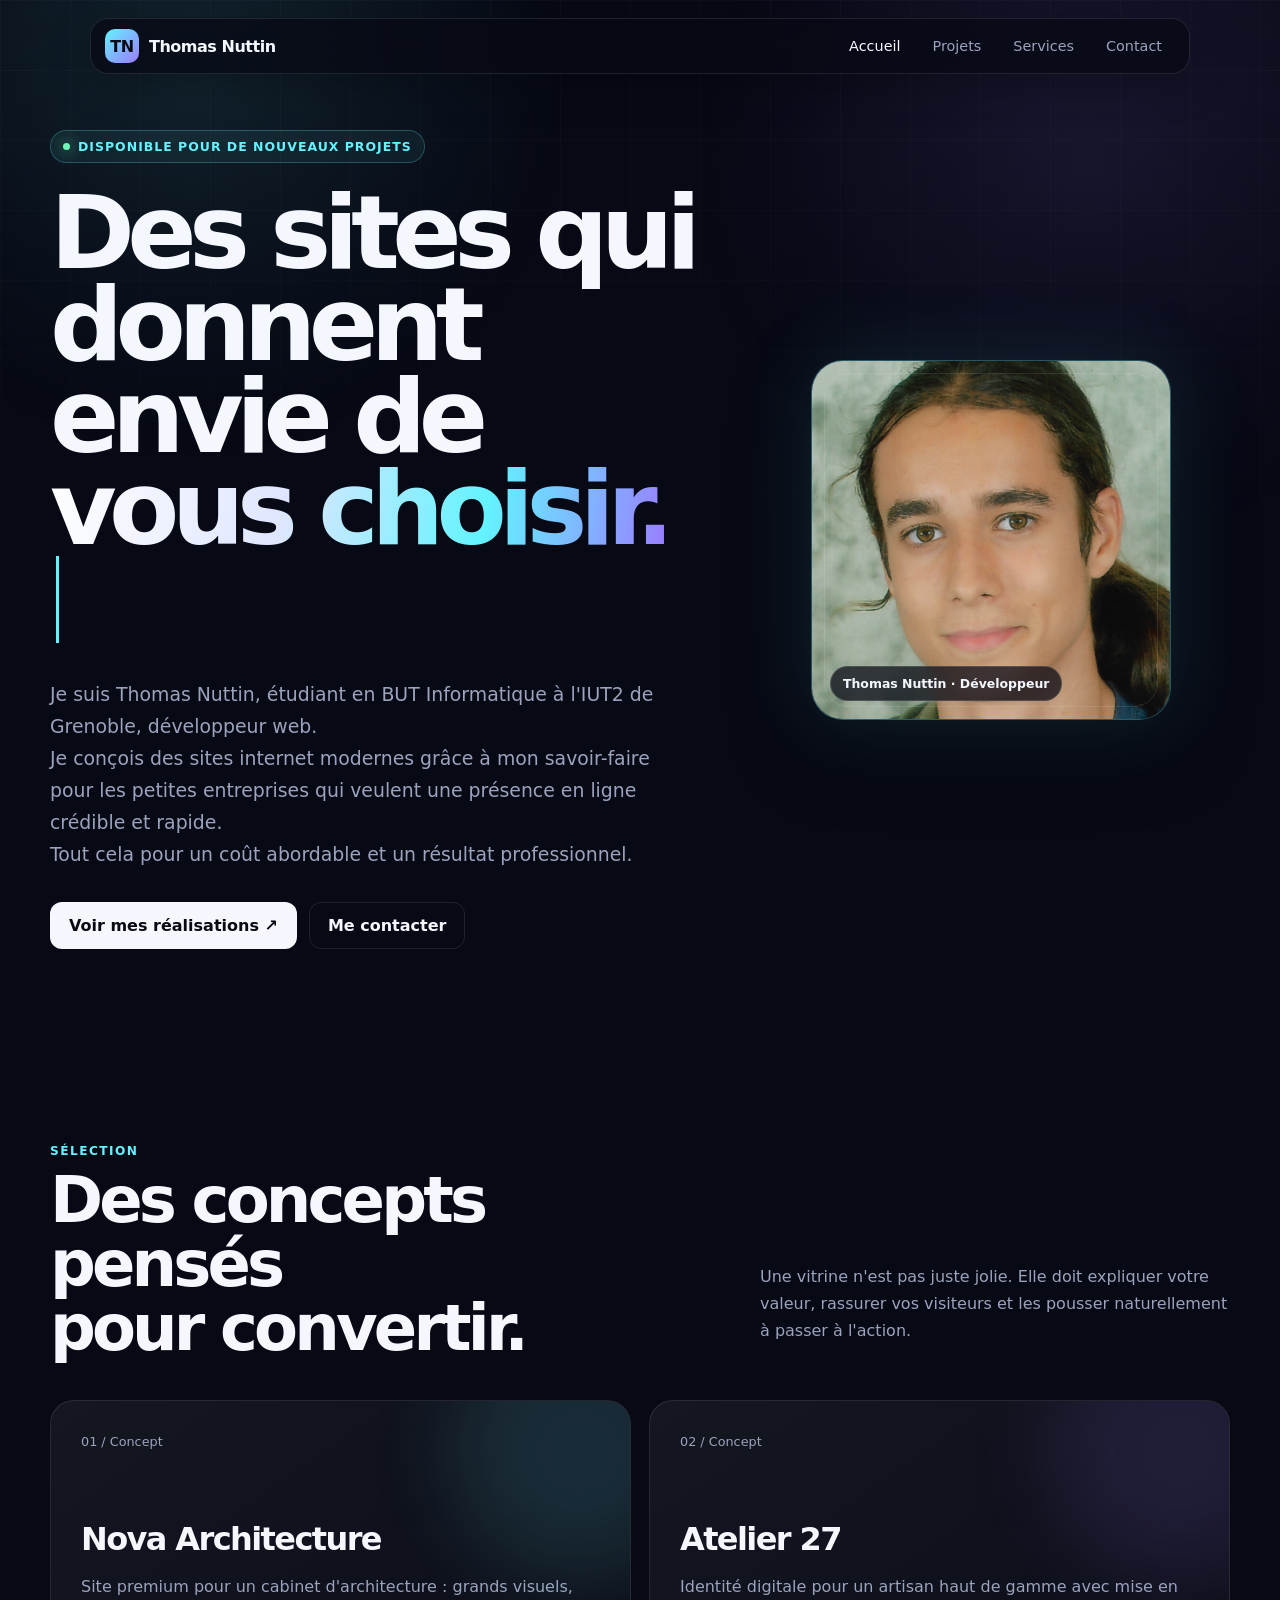
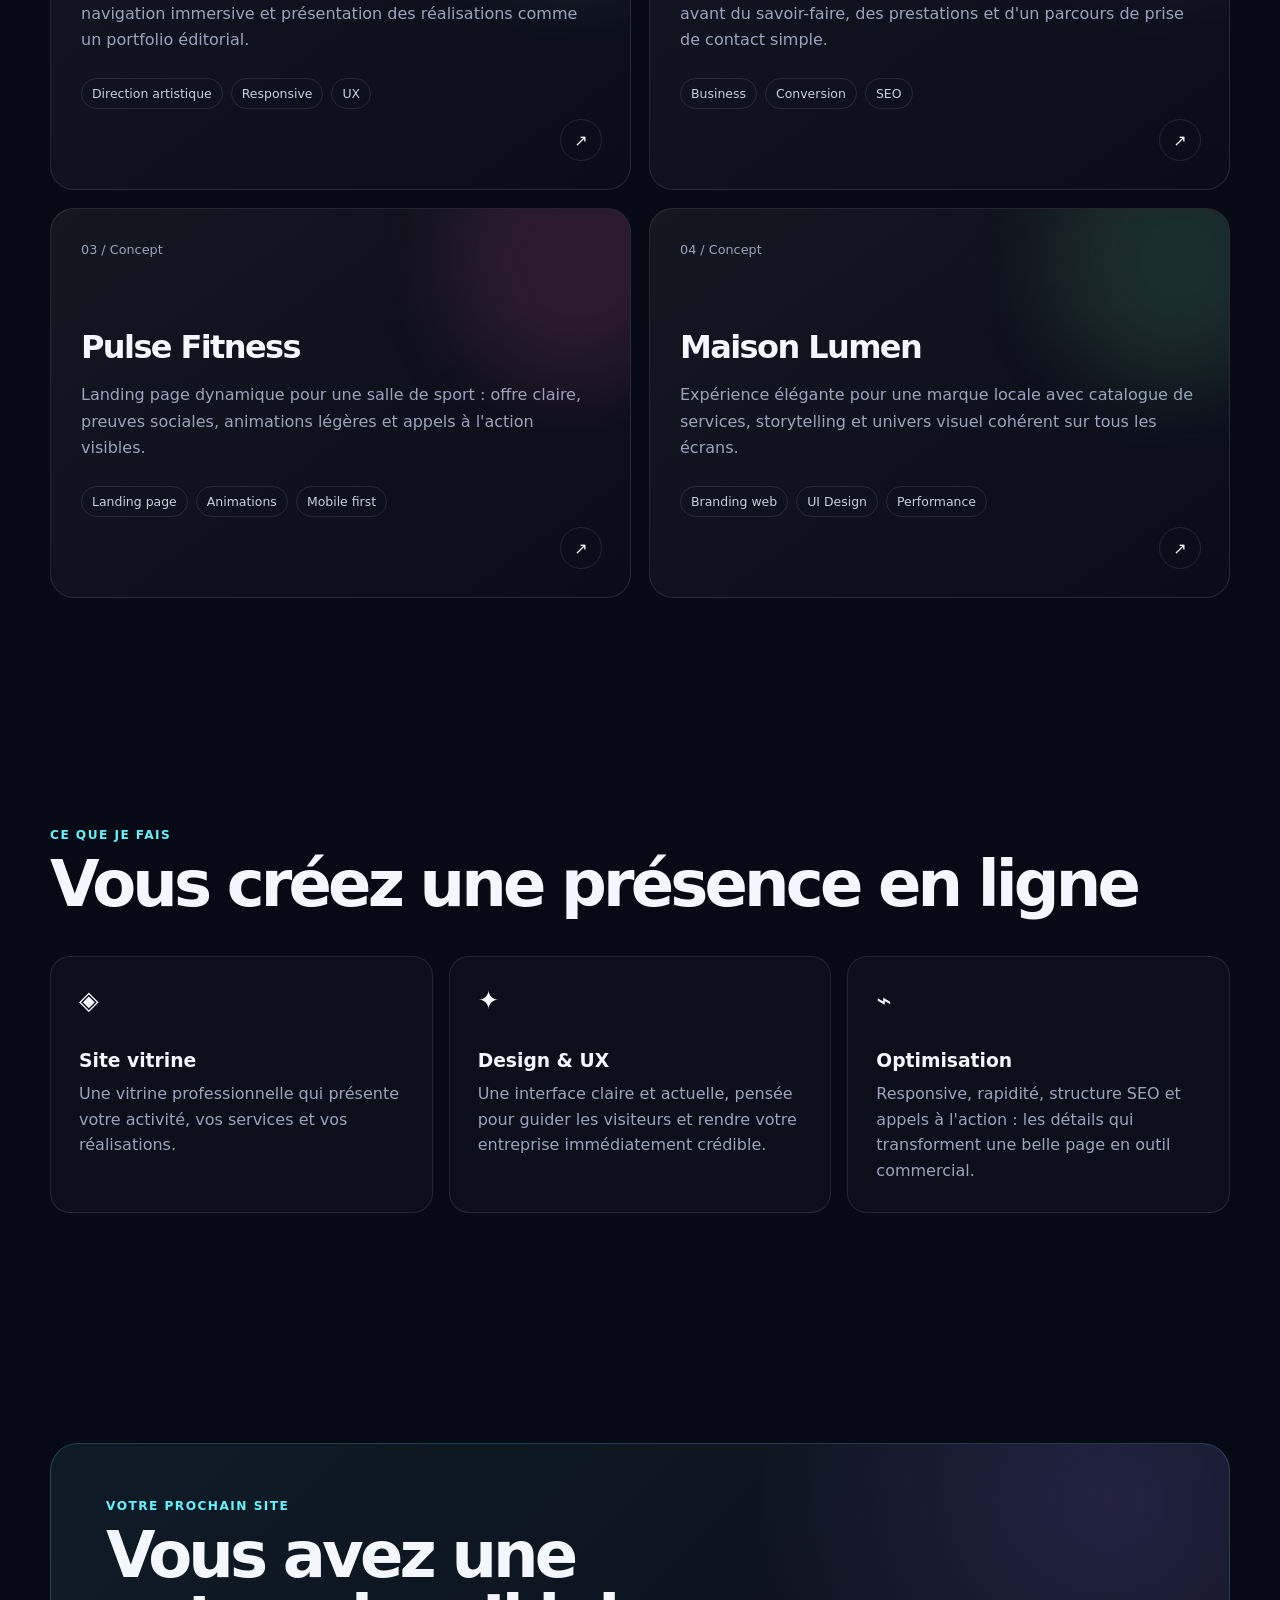
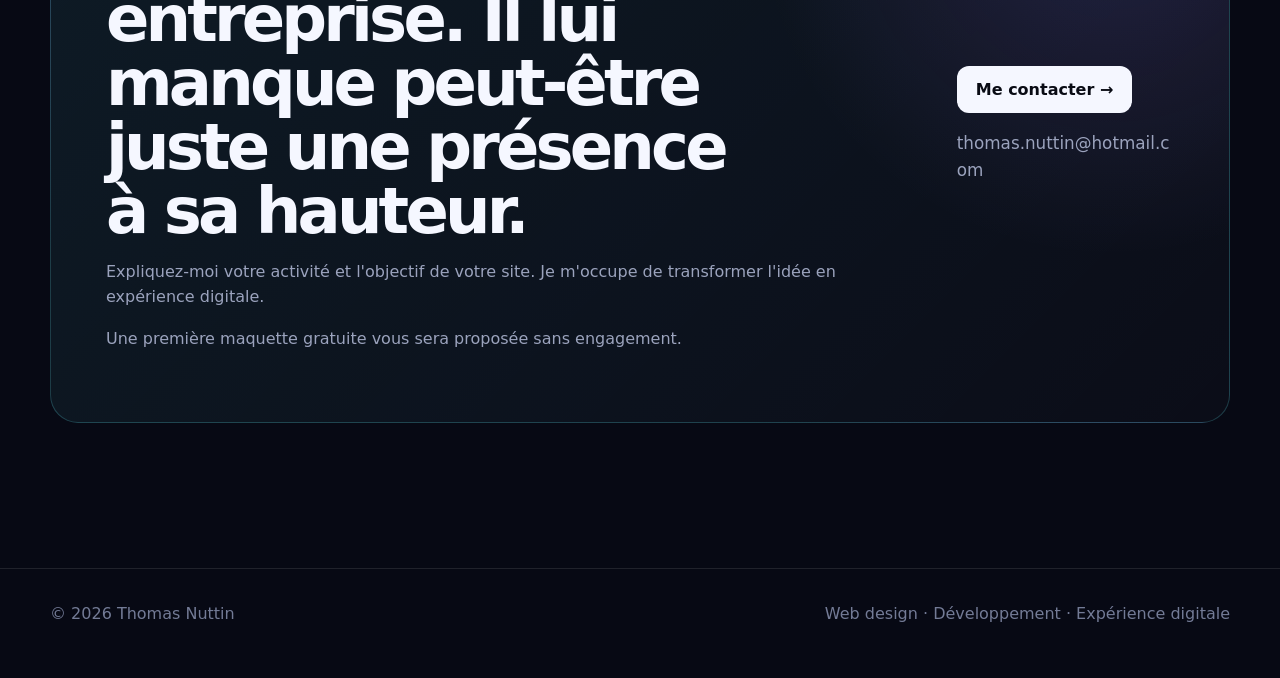
==== index.html @ 69c00c36 "Add files via upload" ====
<!DOCTYPE html>
<html lang="fr">
<head>
    <meta charset="UTF-8">
    <meta name="viewport" content="width=device-width, initial-scale=1.0">

    <meta
        name="description"
        content="Portfolio de Thomas Nuttin — Web Designer & Developer"
    >

    <title>Thomas Nuttin — Web Designer & Developer</title>

    <link rel="stylesheet" href="style.css">
</head>

<body>

    <!-- =========================
         NAVIGATION
    ========================== -->

    <nav class="nav">

        <a class="brand" href="#accueil">
            <span class="mark">TN</span>
            <span>Thomas Nuttin</span>
        </a>

        <div class="links">

            <a href="#accueil">Accueil</a>

            <a href="#projets">Projets</a>

            <a href="#services">Services</a>

            <a href="#contact">Contact</a>

        </div>

        <button
            class="menu-toggle"
            type="button"
            aria-label="Ouvrir le menu"
            aria-expanded="false"
        >
            ☰
        </button>

    </nav>


    <main>

        <!-- =========================
             ACCUEIL
        ========================== -->

        <section id="accueil" class="hero wrap">

            <div class="hero-grid">

                <div class="reveal">

                    <span class="eyebrow">
                        <span class="dot"></span>
                        Disponible pour de nouveaux projets
                    </span>

                    <h1>
                        Des sites qui donnent envie de
                        <span class="gradient">
                            vous choisir.
                        </span>
                        <span class="cursor"></span>
                    </h1>

                    <p class="lead">
                        Je suis Thomas Nuttin, étudiant en BUT Informatique à l'IUT2 de Grenoble, développeur web. <br>
                        Je conçois des sites internet modernes grâce à mon savoir-faire
                        pour les petites entreprises qui veulent une présence
                        en ligne crédible et rapide. <br>
                        Tout cela pour un coût abordable et un résultat professionnel.
                    </p>

                    <div class="actions">

                        <a
                            class="btn primary"
                            href="#projets"
                        >
                            Voir mes réalisations ↗
                        </a>

                        <a
                            class="btn"
                            href="#contact"
                        >
                            Me contacter
                        </a>

                    </div>

                </div>


                <!-- PHOTO -->

                <div class="profile-photo reveal">

                    <img
                        src="moi.jpg"
                        alt="Photo de Thomas Nuttin"
                    >

                    <span class="profile-label">
                        Thomas Nuttin · Développeur
                    </span>

                </div>

            </div>

        </section>


        <!-- =========================
             PROJETS
        ========================== -->

        <section
            id="projets"
            class="section wrap"
        >

            <div class="section-head reveal">

                <div>

                    <div class="kicker">
                        Sélection
                    </div>

                    <h2>
                        Des concepts pensés<br>
                        pour convertir.
                    </h2>

                </div>

                <p class="section-intro">
                    Une vitrine n'est pas juste jolie.
                    Elle doit expliquer votre valeur, rassurer
                    vos visiteurs et les pousser naturellement
                    à passer à l'action.
                </p>

            </div>


            <div class="projects">

                <article
                    class="project reveal"
                    style="--glow:#63f3ff"
                >

                    <span class="number">
                        01 / Concept
                    </span>

                    <h3>
                        Nova Architecture
                    </h3>

                    <p>
                        Site premium pour un cabinet
                        d'architecture : grands visuels,
                        navigation immersive et présentation
                        des réalisations comme un portfolio
                        éditorial.
                    </p>

                    <div class="tags">

                        <span class="tag">
                            Direction artistique
                        </span>

                        <span class="tag">
                            Responsive
                        </span>

                        <span class="tag">
                            UX
                        </span>

                    </div>

                    <span class="arrow">
                        ↗
                    </span>

                </article>


                <article
                    class="project reveal"
                    style="--glow:#9b7cff"
                >

                    <span class="number">
                        02 / Concept
                    </span>

                    <h3>
                        Atelier 27
                    </h3>

                    <p>
                        Identité digitale pour un artisan
                        haut de gamme avec mise en avant
                        du savoir-faire, des prestations
                        et d'un parcours de prise de contact
                        simple.
                    </p>

                    <div class="tags">

                        <span class="tag">
                            Business
                        </span>

                        <span class="tag">
                            Conversion
                        </span>

                        <span class="tag">
                            SEO
                        </span>

                    </div>

                    <span class="arrow">
                        ↗
                    </span>

                </article>


                <article
                    class="project reveal"
                    style="--glow:#ff67c7"
                >

                    <span class="number">
                        03 / Concept
                    </span>

                    <h3>
                        Pulse Fitness
                    </h3>

                    <p>
                        Landing page dynamique pour une salle
                        de sport : offre claire, preuves sociales,
                        animations légères et appels à l'action
                        visibles.
                    </p>

                    <div class="tags">

                        <span class="tag">
                            Landing page
                        </span>

                        <span class="tag">
                            Animations
                        </span>

                        <span class="tag">
                            Mobile first
                        </span>

                    </div>

                    <span class="arrow">
                        ↗
                    </span>

                </article>


                <article
                    class="project reveal"
                    style="--glow:#72f6b5"
                >

                    <span class="number">
                        04 / Concept
                    </span>

                    <h3>
                        Maison Lumen
                    </h3>

                    <p>
                        Expérience élégante pour une marque locale
                        avec catalogue de services, storytelling
                        et univers visuel cohérent sur tous
                        les écrans.
                    </p>

                    <div class="tags">

                        <span class="tag">
                            Branding web
                        </span>

                        <span class="tag">
                            UI Design
                        </span>

                        <span class="tag">
                            Performance
                        </span>

                    </div>

                    <span class="arrow">
                        ↗
                    </span>

                </article>

            </div>

        </section>


        <!-- =========================
             SERVICES
        ========================== -->

        <section
            id="services"
            class="section wrap"
        >

            <div class="section-head reveal">

                <div>

                    <div class="kicker">
                        Ce que je fais
                    </div>

                    <h2>
                        Vous créez une présence en ligne
                    </h2>

                </div>

            </div>


            <div class="services">

                <article class="service reveal">

                    <div class="icon">
                        ◈
                    </div>

                    <h3>
                        Site vitrine
                    </h3>

                    <p>
                        Une vitrine professionnelle qui présente
                        votre activité, vos services et vos réalisations.
                    </p>

                </article>


                <article class="service reveal">

                    <div class="icon">
                        ✦
                    </div>

                    <h3>
                        Design & UX
                    </h3>

                    <p>
                        Une interface claire et actuelle,
                        pensée pour guider les visiteurs
                        et rendre votre entreprise immédiatement
                        crédible.
                    </p>

                </article>


                <article class="service reveal">

                    <div class="icon">
                        ⌁
                    </div>

                    <h3>
                        Optimisation
                    </h3>

                    <p>
                        Responsive, rapidité, structure SEO
                        et appels à l'action : les détails
                        qui transforment une belle page
                        en outil commercial.
                    </p>

                </article>

            </div>

        </section>


        <!-- =========================
             CONTACT
        ========================== -->

        <section
            id="contact"
            class="section wrap"
        >

            <div class="contact reveal">

                <div>

                    <div class="kicker">
                        Votre prochain site
                    </div>

                    <h2>
                        Vous avez une entreprise.
                        Il lui manque peut-être juste
                        une présence à sa hauteur.
                    </h2>

                    <p>
                        Expliquez-moi votre activité et
                        l'objectif de votre site.
                        Je m'occupe de transformer l'idée
                        en expérience digitale.
                    </p>

                    <p>
                        Une première maquette gratuite vous sera proposée sans engagement.
                    </p>

                </div>


                <div>

                    <a
                        class="btn primary"
                        href="mailto:thomas.nuttin@hotmail.com"
                    >
                        Me contacter →
                    </a>

                    <p class="email">
                        thomas.nuttin@hotmail.com
                    </p>

                </div>

            </div>

        </section>

    </main>


    <!-- =========================
         FOOTER
    ========================== -->

    <footer>

        <div class="wrap footer-row">

            <span>
                © 2026 Thomas Nuttin
            </span>

            <span>
                Web design · Développement · Expérience digitale
            </span>

        </div>

    </footer>


    <script src="script.js"></script>

</body>
</html>
---- style.css ----
:root {
    --bg: #070914;
    --surface: #0d1020;
    --text: #f5f7ff;
    --muted: #9ba3bd;
    --line: rgba(255,255,255,.1);

    --cyan: #63f3ff;
    --violet: #9b7cff;
    --pink: #ff67c7;
    --green: #72f6b5;

    --shadow: 0 25px 80px rgba(0,0,0,.35);
}

* {
    box-sizing: border-box;
}

html {
    scroll-behavior: smooth;
}

body {
    margin: 0;
    background: var(--bg);
    color: var(--text);

    font-family:
        Inter,
        ui-sans-serif,
        system-ui,
        -apple-system,
        BlinkMacSystemFont,
        "Segoe UI",
        sans-serif;

    overflow-x: hidden;
}

body::before {
    content: "";

    position: fixed;
    inset: 0;

    pointer-events: none;

    background:
        radial-gradient(
            circle at 15% 10%,
            rgba(99,243,255,.12),
            transparent 28%
        ),
        radial-gradient(
            circle at 85% 18%,
            rgba(155,124,255,.14),
            transparent 30%
        ),
        linear-gradient(
            rgba(255,255,255,.025) 1px,
            transparent 1px
        ),
        linear-gradient(
            90deg,
            rgba(255,255,255,.025) 1px,
            transparent 1px
        );

    background-size:
        auto,
        auto,
        70px 70px,
        70px 70px;

    mask-image:
        linear-gradient(
            to bottom,
            black,
            transparent 75%
        );

    z-index: -1;
}

a {
    color: inherit;
    text-decoration: none;
}

.wrap {
    width: min(
        1180px,
        calc(100% - 40px)
    );

    margin: auto;
}


/* =========================
   NAVIGATION
========================= */

.nav {
    position: fixed;

    top: 18px;
    left: 50%;

    transform: translateX(-50%);

    width: min(
        1100px,
        calc(100% - 28px)
    );

    z-index: 20;

    border: 1px solid var(--line);

    background:
        rgba(7,9,20,.72);

    backdrop-filter: blur(18px);

    border-radius: 18px;

    padding: 10px 14px;

    display: flex;

    align-items: center;

    justify-content: space-between;

    box-shadow:
        0 10px 40px rgba(0,0,0,.25);
}

.brand {
    display: flex;

    gap: 10px;

    align-items: center;

    font-weight: 800;

    letter-spacing: -.03em;
}

.mark {
    width: 34px;
    height: 34px;

    border-radius: 10px;

    display: grid;
    place-items: center;

    background:
        linear-gradient(
            135deg,
            var(--cyan),
            var(--violet)
        );

    color: #080a15;

    font-weight: 900;
}

.links {
    display: flex;
    gap: 6px;
}

.links a {
    padding: 9px 13px;

    border-radius: 10px;

    color: var(--muted);

    font-size: .9rem;

    transition: .25s;
}

.links a:hover {
    color: var(--text);

    background:
        rgba(255,255,255,.06);
}

.menu-toggle {
    display: none;

    width: 42px;
    height: 42px;

    border: 1px solid var(--line);

    border-radius: 12px;

    background:
        rgba(255,255,255,.04);

    color: var(--text);

    font-size: 1.25rem;

    cursor: pointer;
}


/* =========================
   HERO
========================= */

.hero {
    min-height: 100vh;

    display: grid;

    align-items: center;

    padding:
        130px
        0
        80px;
}

.hero-grid {
    display: grid;

    grid-template-columns:
        1.15fr
        .85fr;

    gap: 55px;

    align-items: center;
}

.eyebrow {
    display: inline-flex;

    align-items: center;

    gap: 8px;

    padding:
        8px
        12px;

    border:
        1px solid
        rgba(99,243,255,.25);

    border-radius: 999px;

    background:
        rgba(99,243,255,.06);

    color: var(--cyan);

    font-size: .78rem;

    font-weight: 700;

    letter-spacing: .08em;

    text-transform: uppercase;
}

.dot {
    width: 7px;
    height: 7px;

    background: var(--green);

    border-radius: 50%;

    box-shadow:
        0 0 16px var(--green);
}

h1 {
    font-size:
        clamp(
            3.3rem,
            8vw,
            7rem
        );

    line-height: .9;

    letter-spacing: -.075em;

    margin: 24px 0;
}

.gradient {
    background:
        linear-gradient(
            100deg,
            #fff 0%,
            #dfe6ff 38%,
            var(--cyan) 70%,
            var(--violet)
        );

    -webkit-background-clip: text;
    background-clip: text;

    color: transparent;
}

.lead {
    font-size: 1.18rem;

    line-height: 1.7;

    color: var(--muted);

    max-width: 650px;
}

.actions {
    display: flex;

    gap: 12px;

    margin-top: 32px;

    flex-wrap: wrap;
}

.btn {
    border:
        1px solid
        var(--line);

    padding:
        13px
        18px;

    border-radius: 12px;

    font-weight: 800;

    transition: .25s;

    display: inline-flex;

    align-items: center;

    gap: 9px;
}

.btn.primary {
    background: var(--text);

    color: #090b14;

    border-color: transparent;
}

.btn:hover {
    transform:
        translateY(-3px);

    border-color:
        rgba(99,243,255,.4);
}

.btn.primary:hover {
    box-shadow:
        0 0 35px
        rgba(99,243,255,.25);
}


/* =========================
   PHOTO
========================= */

.profile-photo {
    position: relative;

    width: min(
        100%,
        360px
    );

    aspect-ratio: 1 / 1;

    margin: auto;

    border-radius: 32px;

    overflow: hidden;

    border:
        1px solid
        rgba(99,243,255,.3);

    background:
        linear-gradient(
            145deg,
            #151b34,
            #080b16
        );

    box-shadow:
        0 0 80px
        rgba(99,243,255,.13),
        var(--shadow);
}

.profile-photo::before {
    content: "";

    position: absolute;

    inset: 12px;

    border:
        1px solid
        rgba(255,255,255,.1);

    border-radius: 24px;

    z-index: 1;

    pointer-events: none;
}

.profile-photo img {
    width: 100%;
    height: 100%;

    display: block;

    object-fit: cover;
}

.profile-label {
    position: absolute;

    left: 18px;
    bottom: 18px;

    z-index: 2;

    padding:
        9px
        12px;

    border:
        1px solid
        rgba(255,255,255,.14);

    border-radius: 999px;

    background:
        rgba(7,9,20,.72);

    backdrop-filter:
        blur(12px);

    font-size: .78rem;

    font-weight: 800;
}


/* =========================
   SECTIONS
========================= */

.section {
    padding: 115px 0;
}

.section-head {
    display: flex;

    justify-content: space-between;

    gap: 30px;

    align-items: end;

    margin-bottom: 40px;
}

.kicker {
    color: var(--cyan);

    font-weight: 800;

    text-transform: uppercase;

    letter-spacing: .12em;

    font-size: .76rem;
}

.section h2 {
    font-size:
        clamp(
            2.3rem,
            5vw,
            4.5rem
        );

    line-height: 1;

    margin:
        10px
        0
        0;

    letter-spacing: -.06em;
}

.section-intro {
    max-width: 470px;

    color: var(--muted);

    line-height: 1.7;
}


/* =========================
   PROJECTS
========================= */

.projects {
    display: grid;

    grid-template-columns:
        repeat(2, 1fr);

    gap: 18px;
}

.project {
    min-height: 390px;

    padding: 30px;

    border:
        1px solid
        var(--line);

    border-radius: 24px;

    background:
        linear-gradient(
            145deg,
            rgba(255,255,255,.055),
            rgba(255,255,255,.015)
        );

    position: relative;

    overflow: hidden;

    transition: .35s;
}

.project:hover {
    transform:
        translateY(-7px);

    border-color:
        rgba(99,243,255,.35);

    box-shadow:
        var(--shadow);
}

.project::before {
    content: "";

    position: absolute;

    width: 260px;
    height: 260px;

    border-radius: 50%;

    background:
        var(--glow);

    filter:
        blur(45px);

    opacity: .12;

    right: -80px;
    top: -80px;
}

.number {
    color: var(--muted);

    font-size: .8rem;
}

.project h3 {
    font-size: 2rem;

    letter-spacing: -.05em;

    margin:
        70px
        0
        12px;
}

.project p {
    color: var(--muted);

    line-height: 1.65;

    max-width: 520px;
}

.tags {
    display: flex;

    gap: 8px;

    flex-wrap: wrap;

    margin-top: 25px;
}

.tag {
    padding:
        7px
        10px;

    border:
        1px solid
        var(--line);

    border-radius: 999px;

    color: #c8cee0;

    font-size: .78rem;
}

.project .arrow {
    position: absolute;

    right: 28px;
    bottom: 28px;

    width: 42px;
    height: 42px;

    border:
        1px solid
        var(--line);

    border-radius: 50%;

    display: grid;

    place-items: center;
}


/* =========================
   SERVICES
========================= */

.services {
    display: grid;

    grid-template-columns:
        repeat(3, 1fr);

    gap: 16px;
}

.service {
    padding: 28px;

    border:
        1px solid
        var(--line);

    border-radius: 20px;

    background:
        rgba(255,255,255,.025);
}

.icon {
    font-size: 1.6rem;

    margin-bottom: 35px;
}

.service h3 {
    margin:
        0
        0
        10px;
}

.service p {
    color: var(--muted);

    line-height: 1.6;

    margin: 0;
}


/* =========================
   CONTACT
========================= */

.contact {
    border:
        1px solid
        rgba(99,243,255,.2);

    border-radius: 28px;

    padding: 55px;

    background:
        radial-gradient(
            circle at 90% 10%,
            rgba(155,124,255,.16),
            transparent 30%
        ),
        linear-gradient(
            135deg,
            rgba(99,243,255,.08),
            rgba(255,255,255,.02)
        );

    display: flex;

    justify-content: space-between;

    gap: 40px;

    align-items: center;
}

.contact h2 {
    font-size:
        clamp(
            2.2rem,
            5vw,
            4rem
        );

    max-width: 650px;

    margin:
        10px
        0;
}

.contact p {
    color: var(--muted);

    line-height: 1.6;
}

.email {
    font-size: 1.05rem;

    color: var(--cyan);

    word-break: break-all;
}


/* =========================
   FOOTER
========================= */

footer {
    padding:
        35px
        0
        55px;

    color: #737b96;

    border-top:
        1px solid
        var(--line);

    margin-top: 30px;
}

.footer-row {
    display: flex;

    justify-content: space-between;

    gap: 20px;
}


/* =========================
   ANIMATIONS
========================= */

.reveal {
    opacity: 0;

    transform:
        translateY(24px);

    transition:
        .7s ease;
}

.reveal.show {
    opacity: 1;

    transform: none;
}

.cursor {
    display: inline-block;

    width: 3px;

    height: .85em;

    background:
        var(--cyan);

    margin-left: 6px;

    animation:
        blink 1s infinite;
}

@keyframes blink {

    50% {
        opacity: 0;
    }

}


/* =========================
   TABLETTE
========================= */

@media (max-width: 1024px) {

    .wrap {
        width:
            min(
                900px,
                calc(100% - 36px)
            );
    }

    .nav {
        width:
            calc(100% - 32px);
    }

    .hero-grid {
        grid-template-columns:
            1fr 320px;

        gap: 35px;
    }

    .projects {
        grid-template-columns:
            repeat(2, 1fr);
    }

    .services {
        grid-template-columns:
            repeat(2, 1fr);
    }

    .section {
        padding: 95px 0;
    }

    .contact {
        padding: 42px;
    }

}


/* =========================
   MOBILE
========================= */

@media (max-width: 800px) {

    .wrap {
        width:
            min(
                680px,
                calc(100% - 28px)
            );
    }

    .nav {
        top: 10px;

        width:
            calc(100% - 20px);

        padding:
            8px
            10px;
    }

    .brand {
        font-size: .9rem;
    }

    .mark {
        width: 32px;
        height: 32px;
    }

    .menu-toggle {
        display: grid;

        place-items: center;
    }

    .links {
        position: absolute;

        top:
            calc(100% + 8px);

        left: 0;
        right: 0;

        display: flex;

        flex-direction: column;

        gap: 4px;

        padding: 8px;

        border:
            1px solid
            var(--line);

        border-radius: 16px;

        background:
            rgba(7,9,20,.94);

        backdrop-filter:
            blur(18px);

        opacity: 0;

        visibility: hidden;

        transform:
            translateY(-8px);

        transition: .2s ease;
    }

    .nav.open .links {
        opacity: 1;

        visibility: visible;

        transform: none;
    }

    .links a {
        display: block;

        padding:
            13px
            14px;
    }

    .hero-grid {
        grid-template-columns: 1fr;
    }

    .projects,
    .services {
        grid-template-columns: 1fr;
    }

    .hero {
        min-height: auto;

        padding:
            135px
            0
            70px;
    }

    .hero-grid {
        gap: 25px;
    }

    .hero-grid > div:first-child {
        order: 2;
    }

    .profile-photo {
        order: 1;

        width:
            min(
                100%,
                310px
            );
    }

    h1 {
        font-size:
            clamp(
                3rem,
                14vw,
                5rem
            );

        line-height: .92;
    }

    .lead {
        font-size: 1rem;
    }

    .actions {
        display: grid;

        grid-template-columns: 1fr;
    }

    .btn {
        justify-content: center;

        width: 100%;

        min-height: 48px;
    }

    .section-head,
    .contact,
    .footer-row {
        flex-direction: column;

        align-items: flex-start;
    }

    .section {
        padding: 75px 0;
    }

    .section h2 {
        font-size:
            clamp(
                2.2rem,
                11vw,
                3.5rem
            );
    }

    .section-intro {
        font-size: .95rem;
    }

    .project {
        min-height: 330px;

        padding: 24px;
    }

    .project h3 {
        font-size: 1.7rem;

        margin-top: 55px;
    }

    .service {
        padding: 24px;
    }

    .contact {
        padding:
            30px
            24px;
    }

    .contact h2 {
        font-size:
            clamp(
                2rem,
                10vw,
                3.2rem
            );
    }

    footer {
        font-size: .78rem;
    }

}


/* =========================
   PETITS TELEPHONES
========================= */

@media (max-width: 480px) {

    .wrap {
        width:
            calc(100% - 22px);
    }

    .nav {
        border-radius: 14px;
    }

    .brand span:last-child {
        display: none;
    }

    .hero {
        padding-top: 120px;
    }

    .profile-photo {
        width:
            min(
                100%,
                270px
            );

        border-radius: 26px;
    }

    .profile-label {
        left: 12px;
        bottom: 12px;

        font-size: .68rem;
    }

    .eyebrow {
        font-size: .65rem;

        max-width: 100%;

        white-space: normal;
    }

    .project {
        min-height: 350px;
    }

    .project .arrow {
        right: 20px;
        bottom: 20px;
    }

    .tag {
        font-size: .7rem;
    }

    .contact {
        border-radius: 22px;
    }

    .email {
        font-size: .9rem;

        max-width: 100%;
    }

    .footer-row {
        gap: 8px;
    }

}


/* =========================
   GRANDS ECRANS
========================= */

@media (min-width: 1600px) {

    .wrap {
        width:
            min(
                1320px,
                calc(100% - 80px)
            );
    }

    .hero-grid {
        gap: 100px;
    }

    .section {
        padding: 140px 0;
    }

}


/* =========================
   ACCESSIBILITE
========================= */

@media (prefers-reduced-motion: reduce) {

    html {
        scroll-behavior: auto;
    }

    .reveal {
        opacity: 1;

        transform: none;

        transition: none;
    }

    .cursor {
        animation: none;
    }

}
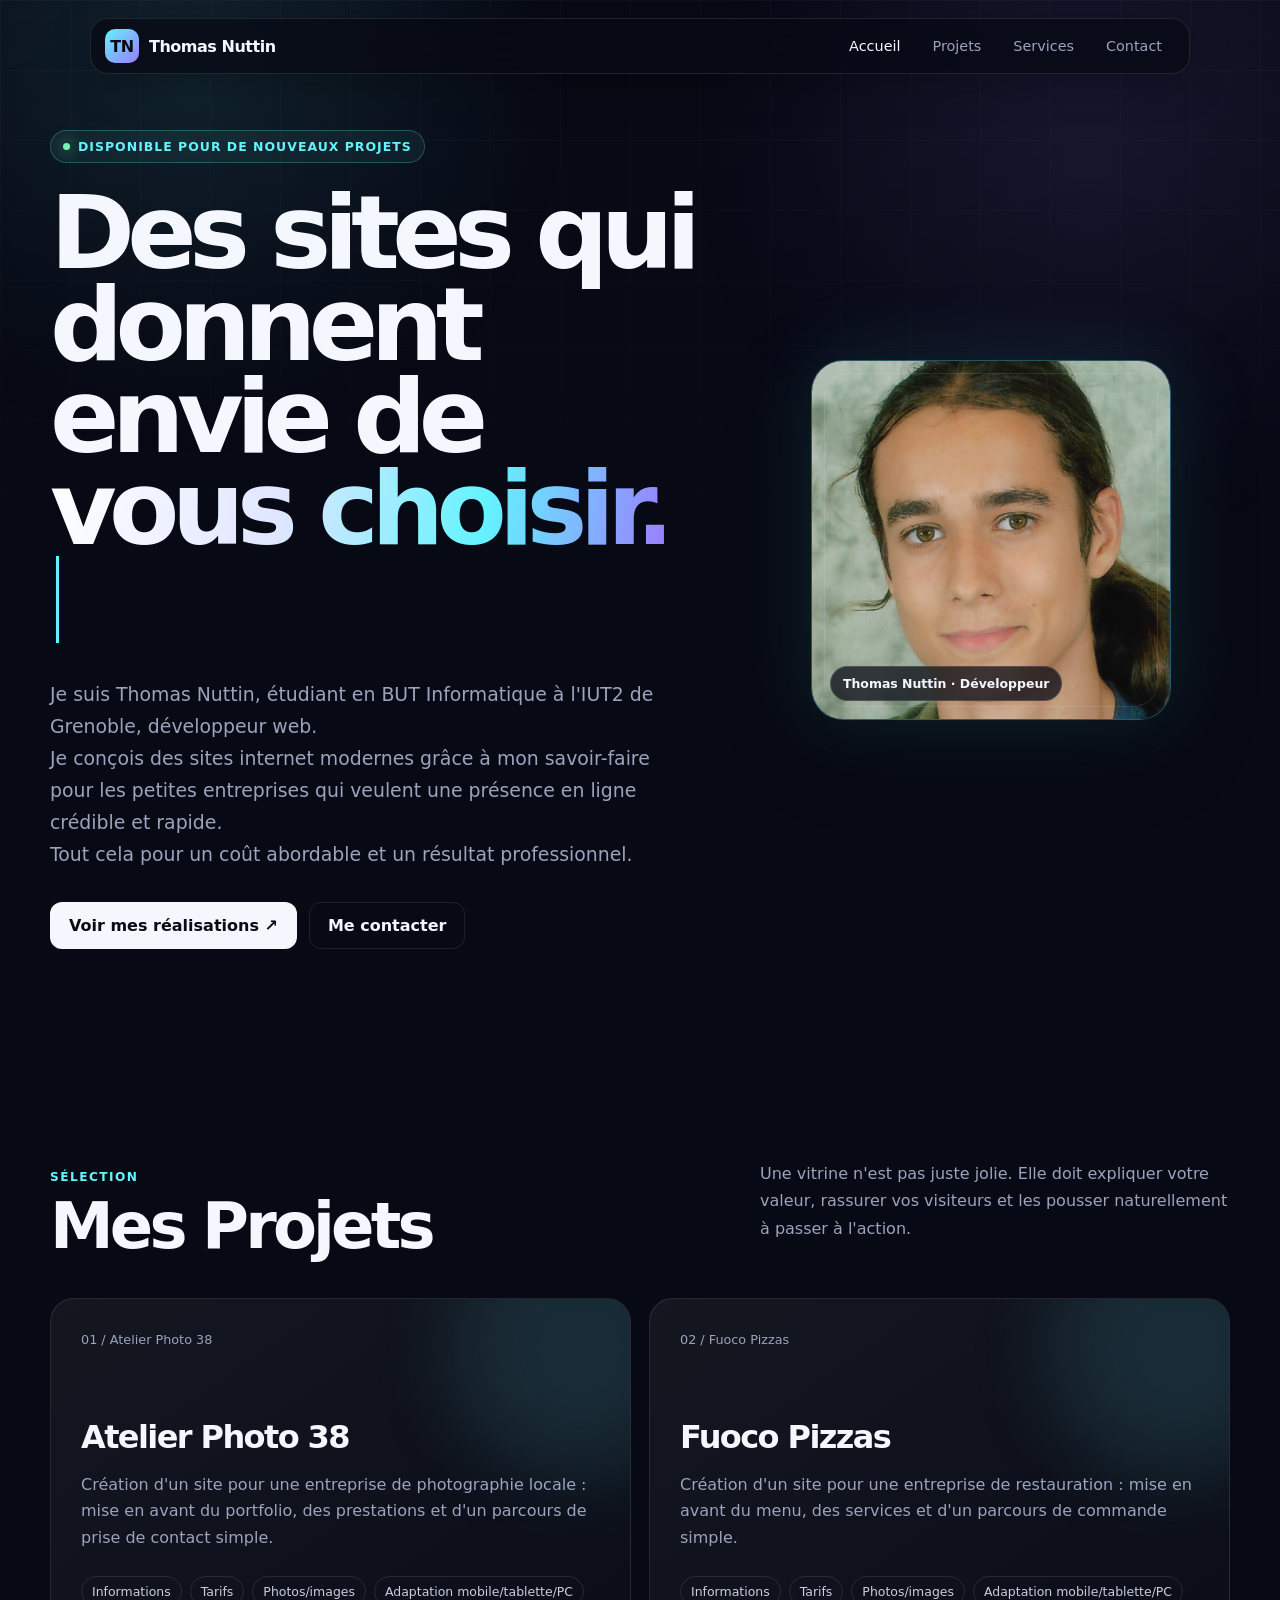
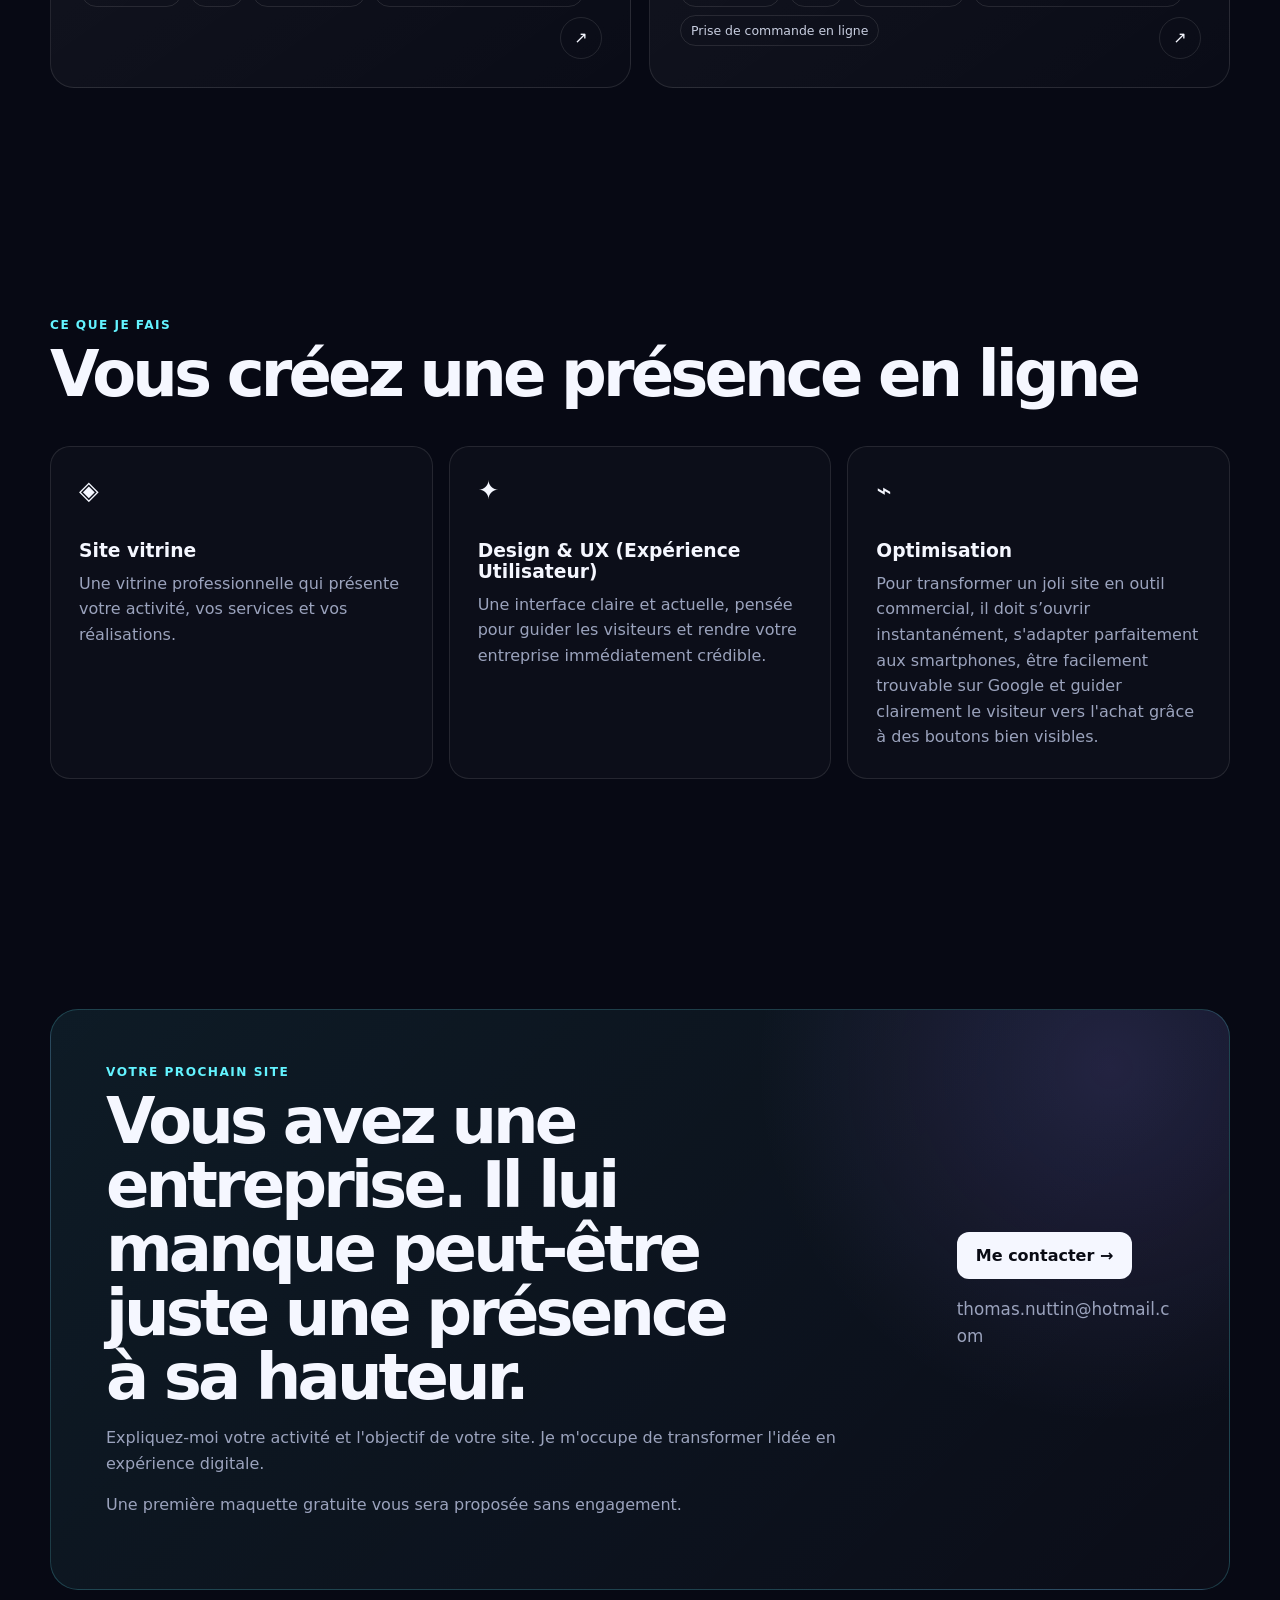
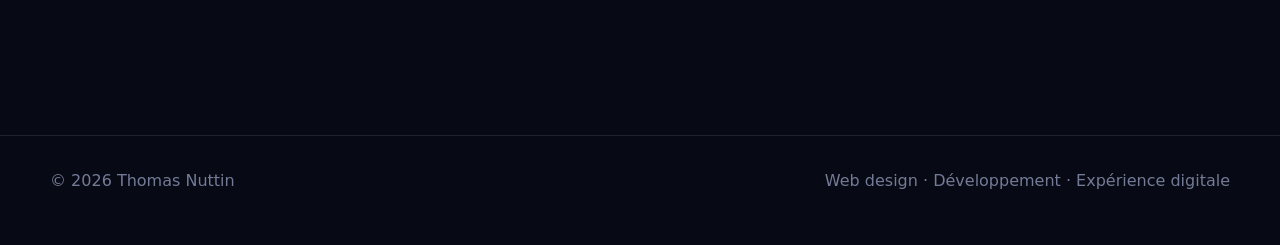
==== commit 4931ea30: "Add files via upload" ====
--- a/index.html
+++ b/index.html
@@ -143,8 +143,7 @@
                     </div>
 
                     <h2>
-                        Des concepts pensés<br>
-                        pour convertir.
+                        Mes Projets
                     </h2>
 
                 </div>
@@ -167,169 +166,88 @@
                 >
 
                     <span class="number">
-                        01 / Concept
+                        01 / Atelier Photo 38
                     </span>
 
                     <h3>
-                        Nova Architecture
+                        Atelier Photo 38
                     </h3>
 
                     <p>
-                        Site premium pour un cabinet
-                        d'architecture : grands visuels,
-                        navigation immersive et présentation
-                        des réalisations comme un portfolio
-                        éditorial.
+                        Création d'un site pour une entreprise de photographie locale : mise en avant
+                        du portfolio, des prestations et d'un parcours de prise de contact simple.
                     </p>
 
                     <div class="tags">
 
                         <span class="tag">
-                            Direction artistique
-                        </span>
-
-                        <span class="tag">
-                            Responsive
-                        </span>
-
-                        <span class="tag">
-                            UX
+                            Informations
+                        </span>
+
+                        <span class="tag">
+                            Tarifs
+                        </span>
+
+                        <span class="tag">
+                            Photos/images
+                        </span>
+
+                        <span class="tag">
+                            Adaptation mobile/tablette/PC
                         </span>
 
                     </div>
 
                     <span class="arrow">
-                        ↗
+                        <a href="https://atelier-photo38.fr/wp/" target="_blank" rel="noopener noreferrer">↗</a>
                     </span>
 
                 </article>
-
 
                 <article
                     class="project reveal"
-                    style="--glow:#9b7cff"
+                    style="--glow:#63f3ff"
                 >
 
                     <span class="number">
-                        02 / Concept
+                        02 / Fuoco Pizzas
                     </span>
 
                     <h3>
-                        Atelier 27
+                        Fuoco Pizzas
                     </h3>
 
                     <p>
-                        Identité digitale pour un artisan
-                        haut de gamme avec mise en avant
-                        du savoir-faire, des prestations
-                        et d'un parcours de prise de contact
-                        simple.
+                        Création d'un site pour une entreprise de restauration : mise en avant
+                        du menu, des services et d'un parcours de commande simple.
                     </p>
 
                     <div class="tags">
 
                         <span class="tag">
-                            Business
-                        </span>
-
-                        <span class="tag">
-                            Conversion
-                        </span>
-
-                        <span class="tag">
-                            SEO
+                            Informations
+                        </span>
+
+                        <span class="tag">
+                            Tarifs
+                        </span>
+
+                        <span class="tag">
+                            Photos/images
+                        </span>
+
+                        <span class="tag">
+                            Adaptation mobile/tablette/PC
+                        </span>
+
+                        <span class="tag">
+                            Prise de commande en ligne
                         </span>
 
                     </div>
 
                     <span class="arrow">
-                        ↗
-                    </span>
-
-                </article>
-
-
-                <article
-                    class="project reveal"
-                    style="--glow:#ff67c7"
-                >
-
-                    <span class="number">
-                        03 / Concept
-                    </span>
-
-                    <h3>
-                        Pulse Fitness
-                    </h3>
-
-                    <p>
-                        Landing page dynamique pour une salle
-                        de sport : offre claire, preuves sociales,
-                        animations légères et appels à l'action
-                        visibles.
-                    </p>
-
-                    <div class="tags">
-
-                        <span class="tag">
-                            Landing page
-                        </span>
-
-                        <span class="tag">
-                            Animations
-                        </span>
-
-                        <span class="tag">
-                            Mobile first
-                        </span>
-
-                    </div>
-
-                    <span class="arrow">
-                        ↗
-                    </span>
-
-                </article>
-
-
-                <article
-                    class="project reveal"
-                    style="--glow:#72f6b5"
-                >
-
-                    <span class="number">
-                        04 / Concept
-                    </span>
-
-                    <h3>
-                        Maison Lumen
-                    </h3>
-
-                    <p>
-                        Expérience élégante pour une marque locale
-                        avec catalogue de services, storytelling
-                        et univers visuel cohérent sur tous
-                        les écrans.
-                    </p>
-
-                    <div class="tags">
-
-                        <span class="tag">
-                            Branding web
-                        </span>
-
-                        <span class="tag">
-                            UI Design
-                        </span>
-
-                        <span class="tag">
-                            Performance
-                        </span>
-
-                    </div>
-
-                    <span class="arrow">
-                        ↗
+                        <a href="https://fuocopizzas.fr/" target="_blank" rel="noopener noreferrer">↗</a>
                     </span>
 
                 </article>
@@ -392,7 +310,7 @@
                     </div>
 
                     <h3>
-                        Design & UX
+                        Design & UX (Expérience Utilisateur)
                     </h3>
 
                     <p>
@@ -416,10 +334,12 @@
                     </h3>
 
                     <p>
-                        Responsive, rapidité, structure SEO
-                        et appels à l'action : les détails
-                        qui transforment une belle page
-                        en outil commercial.
+                        Pour transformer un joli site en outil commercial, 
+                        il doit s’ouvrir instantanément, 
+                        s'adapter parfaitement aux smartphones, 
+                        être facilement trouvable sur Google 
+                        et guider clairement le visiteur vers l'achat
+                         grâce à des boutons bien visibles.
                     </p>
 
                 </article>
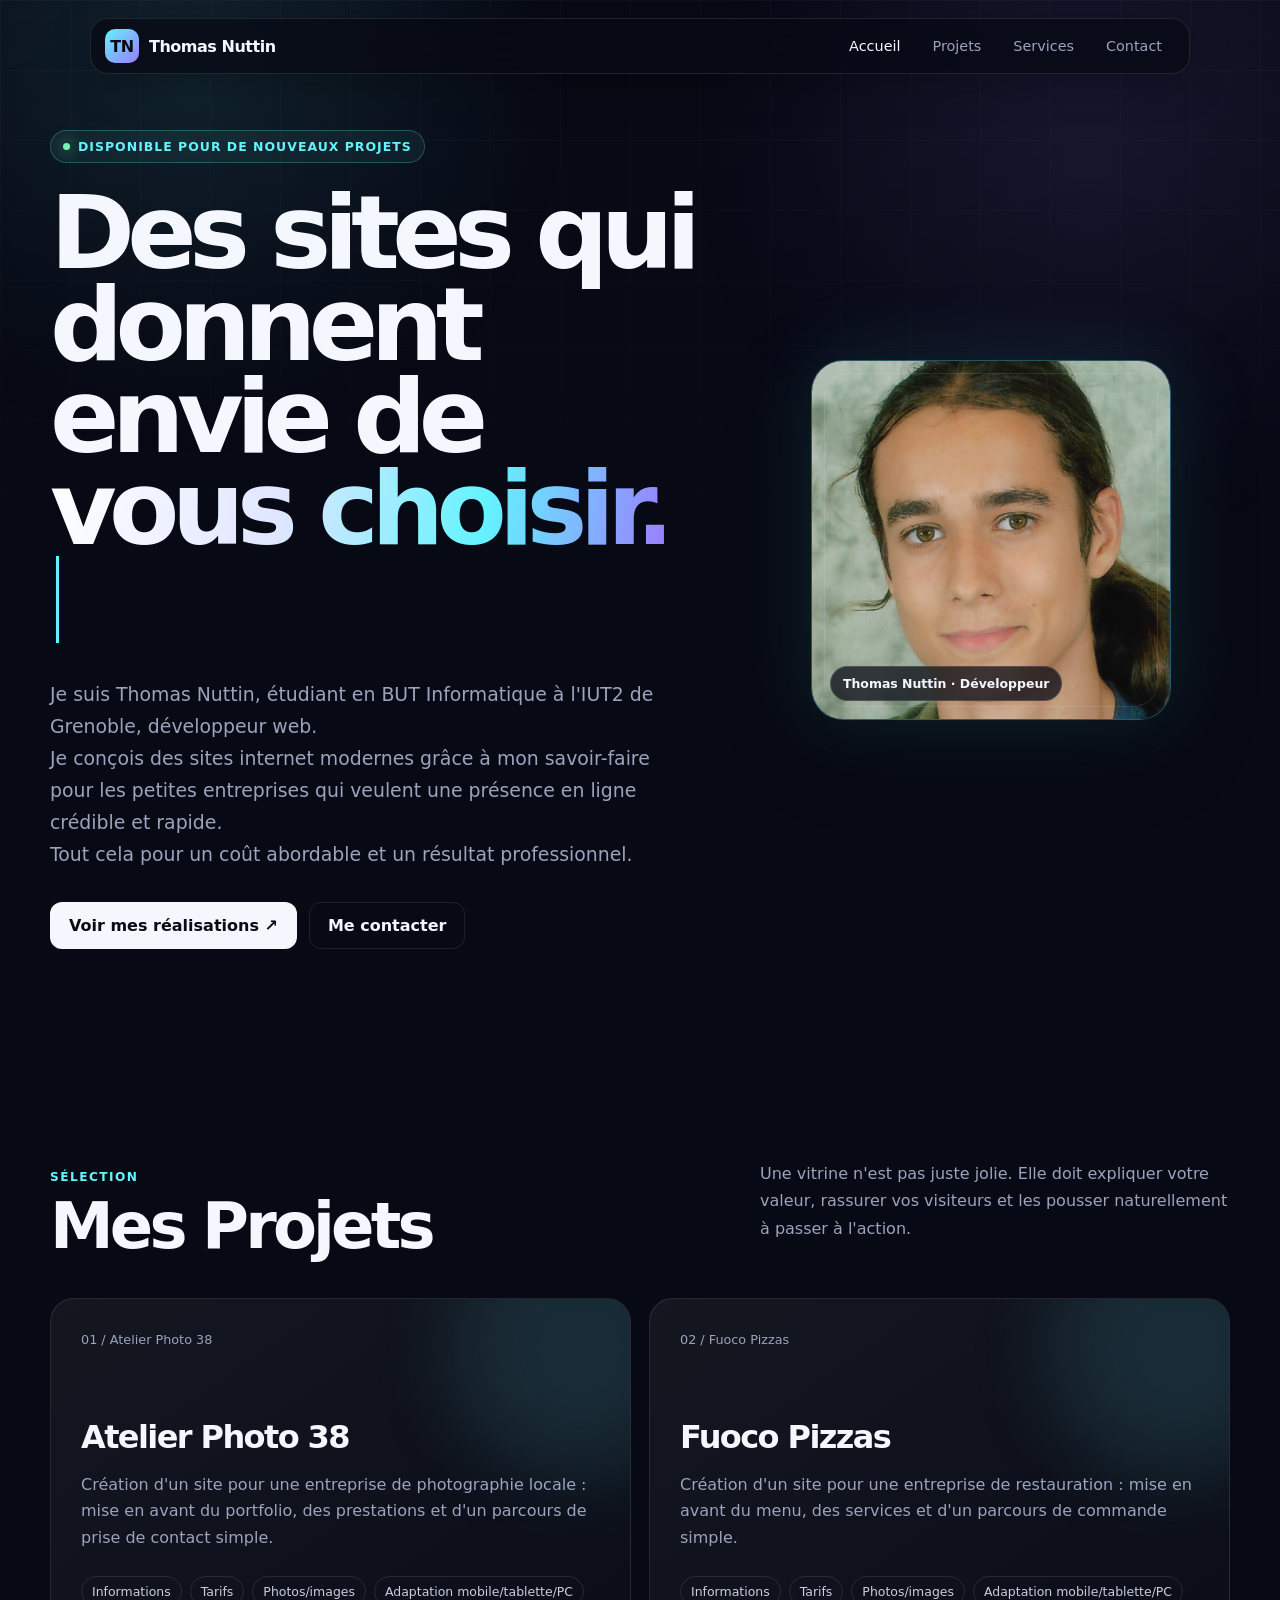
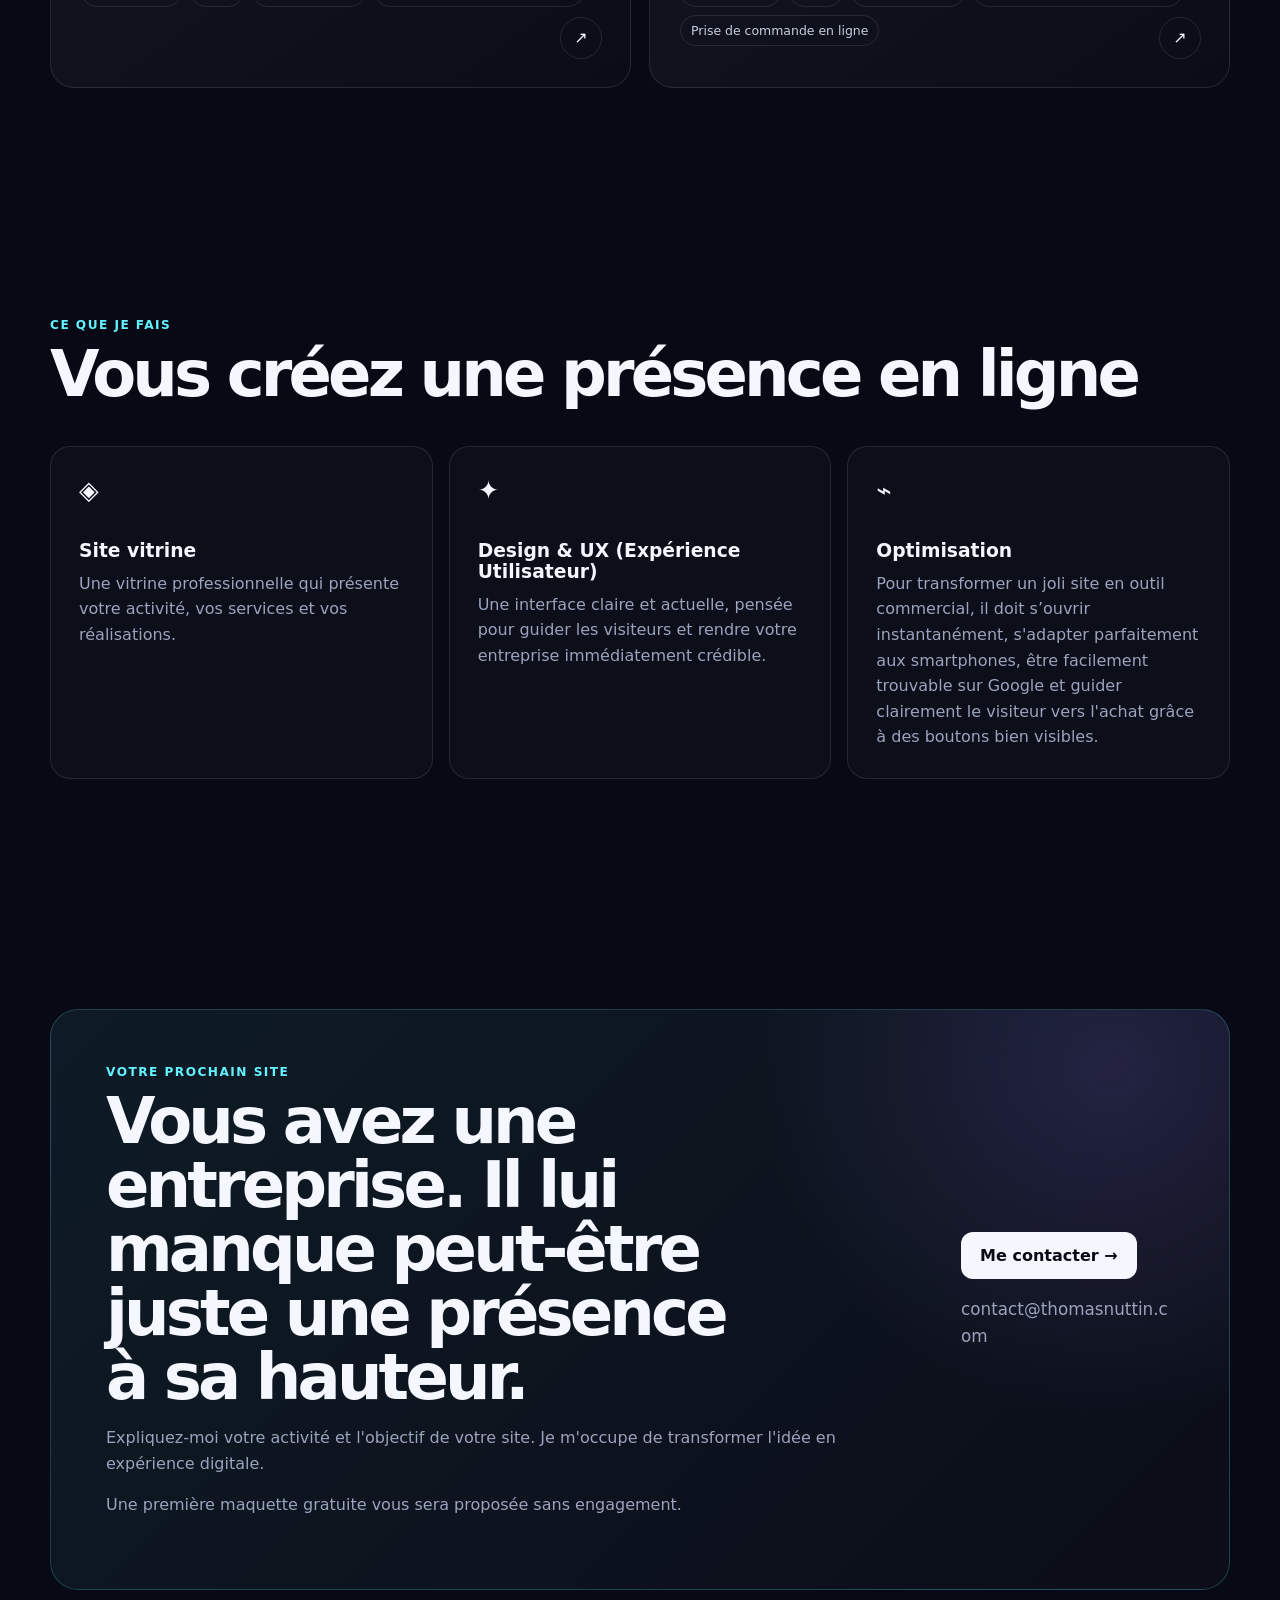
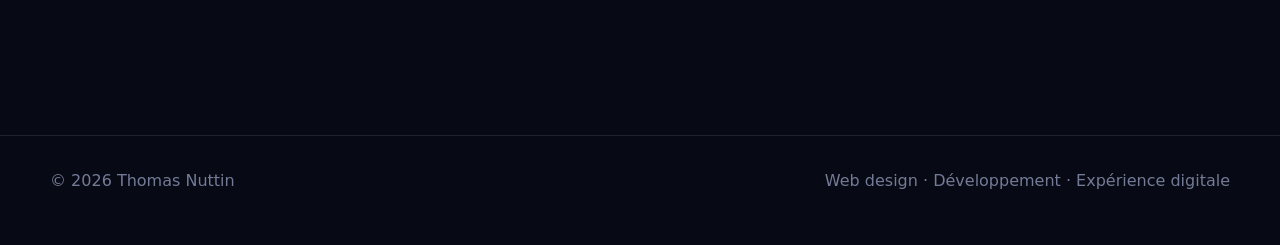
==== commit 4a30eae9: "Add files via upload" ====
--- a/index.html
+++ b/index.html
@@ -6,10 +6,10 @@
 
     <meta
         name="description"
-        content="Portfolio de Thomas Nuttin — Web Designer & Developer"
+        content="Portfolio de Thomas Nuttin — Développeur Web"
     >
 
-    <title>Thomas Nuttin — Web Designer & Developer</title>
+    <title>Thomas Nuttin — Développeur Web</title>
 
     <link rel="stylesheet" href="style.css">
 </head>
@@ -390,13 +390,13 @@
 
                     <a
                         class="btn primary"
-                        href="mailto:thomas.nuttin@hotmail.com"
+                        href="mailto:contact@thomasnuttin.com"
                     >
                         Me contacter →
                     </a>
 
                     <p class="email">
-                        thomas.nuttin@hotmail.com
+                        contact@thomasnuttin.com
                     </p>
 
                 </div>
